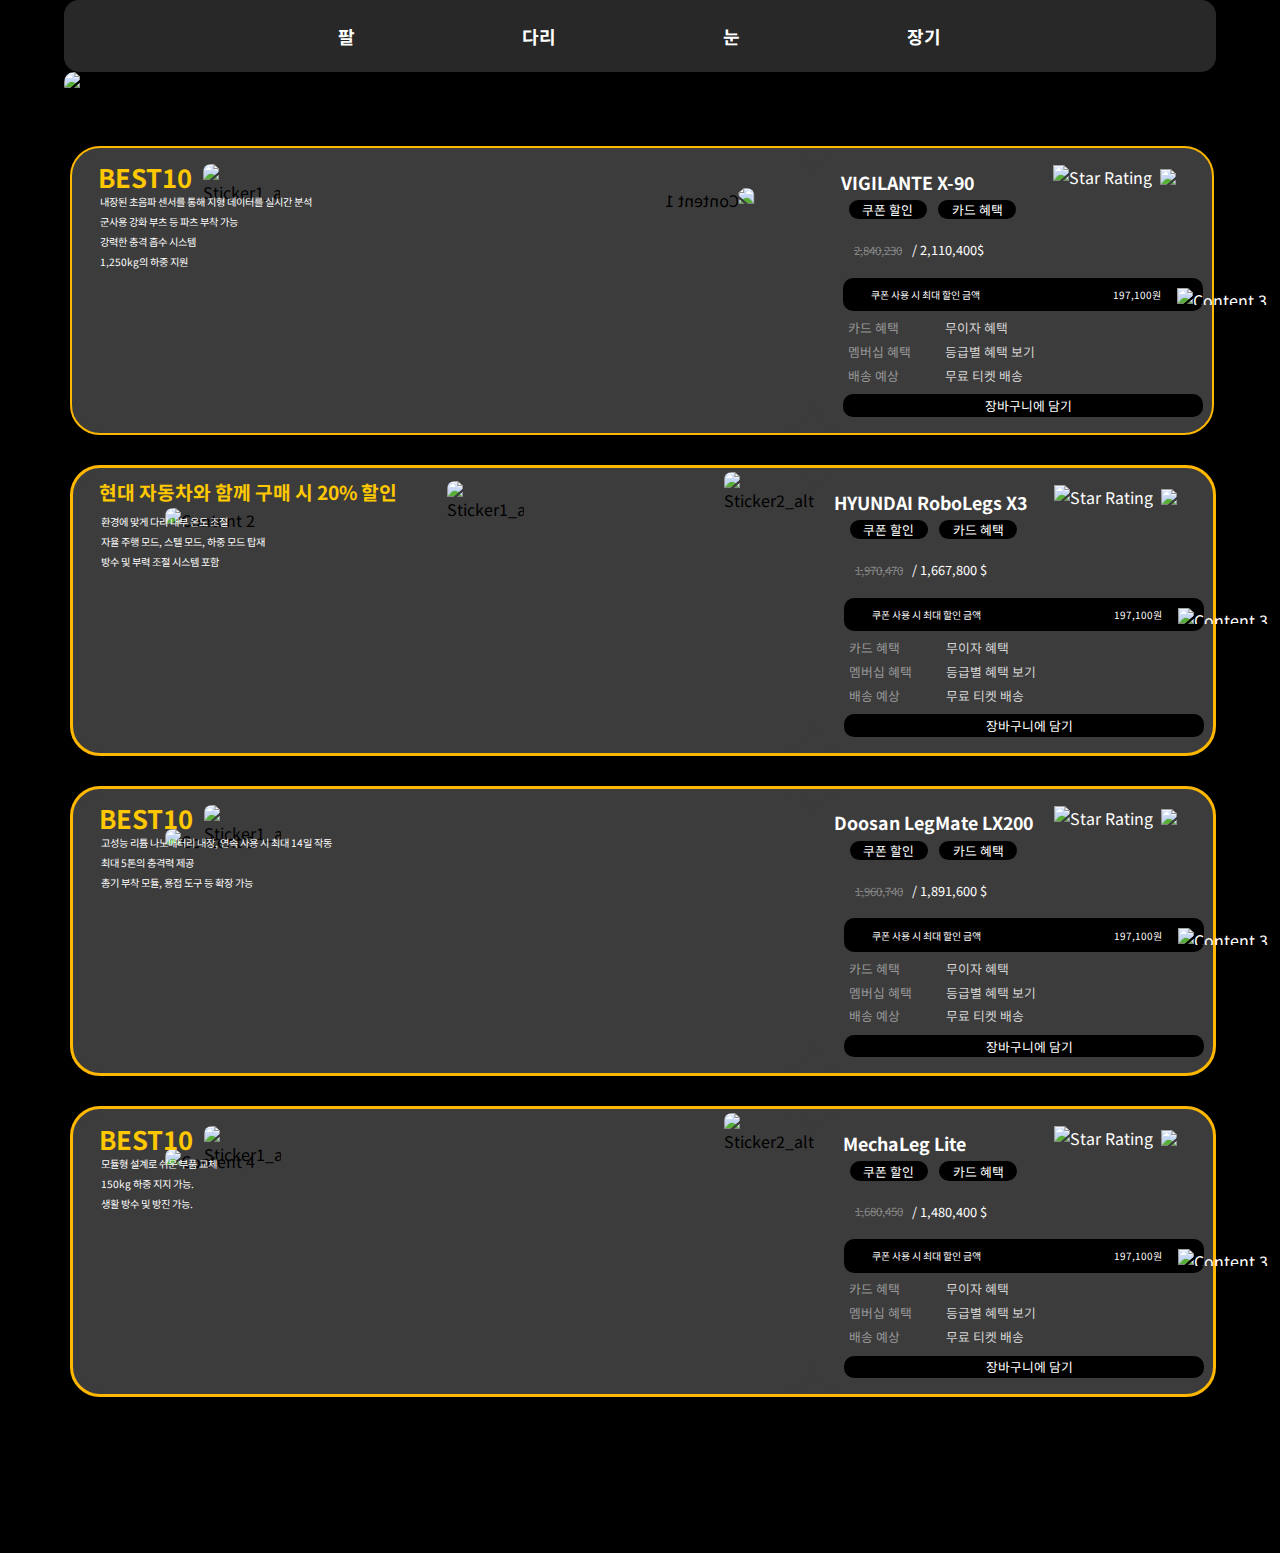
==== index2.html @ 00a919ff "Add files via upload" ====
<!DOCTYPE html>
<html lang="en">
<head>
    <meta charset="UTF-8">
    <meta name="viewport" content="width=device-width, initial-scale=1.0">
    <title>response web_DP1</title>
    <link rel="stylesheet" href="mystyle2.css">
    <link href="https://fonts.googleapis.com/css2?family=Noto+Sans+KR:wght@400;700&display=swap" rel="stylesheet">
    <script type="text/javascript" src="myscript2.js" defer></script>
    <script src="myscript2.js" defer></script>
</head>
<body>
    <div id="TopTabContainer">
        <nav class="Top">
            <ul class="topTab">
                <li><a href="">팔</a></li>
                <li><a href="">다리</a></li>
                <li><a href="">눈</a></li>
                <li><a href="">장기</a></li>
            </ul>
        </nav>
    </div>
    <div class="Slider_Box">
        <div class="Inner_Slider_Box">
            <img class="Slider_img_1" src="/image/adver/1.png" alt="Image 1">
            <img class="Slider_img_2" src="/image/adver/2.png" alt="Image 2">
            <img class="Slider_img_3" src="/image/adver/3.png" alt="Image 3">
        </div>
    </div>
    <div id="ContentsContainer">
        <div class="Content1">
            <div class="MainContents1">
                <img src="/image/leg/Lockleg.png" alt="Content 1" class="mirrored-image">
                <div class="star5_2">
                    <img class="star5_img" src="/image/star/별-14.png" alt="Star Rating">
                </div>
                <div class="MainContents1_Box1">
                    <p>BEST10</p>
                </div>
                <div class="MainContents1_Box2-2">
                    <p>Lockheed Martin Corporation</p>
                </div>
                <div class="MainContents1_Box3-2">
                    <p>VIGILANTE X-90</p>
                </div>
                <div class="MainContents1_Box4">
                    <p>할인 종료 5분 남음</p>
                </div>
                <div class="MainContents1_Box5">
                    <p class="text-with-custom-line">2,840,230 $</p>
                </div>
                <div class="MainContents1_Box6">
                    <p>2,110,400 $</p>
                </div>
                <div class="sticker1">
                    <img class="sticker1_img" src="/image/sticker/무료 로켓 배송.png" alt="Sticker1_alt">
                </div>
                <div class="text-box-in-main">
                    <p class="text-item"></p>
                    <p class="text-item">내장된 초음파 센서를 통해 지형 데이터를 실시간 분석</p>
                    <p class="text-item">군사용 강화 부츠 등 파츠 부착 가능</p>
                    <p class="text-item">강력한 충격 흡수 시스템</p>
                    <p class="text-item">1,250kg의 하중 지원</p>
                </div>
            </div>


            <div class="MainContents2">
                <div class="texts-2">
                    <p class="text-item">VIGILANTE X-90</p>
                </div>
                <div class="ShareIcon">
                    <img src="/image/icon/웹아이콘-19.png" alt="Content 3">
                </div>
                <div class="additional-text-box1">
                    <p class="text-item"></p>
                    <p class="text-item">카드 혜택</p>
                    <p class="text-item">멤버십 혜택</p>
                    <p class="text-item">배송 예상</p>
                </div>
                <div class="additional-text-box2">
                    <p class="text-item"></p>
                    <p class="text-item">무이자 혜택</p>
                    <p class="text-item">등급별 혜택 보기</p>
                    <p class="text-item">무료 티켓 배송</p>
                </div>                     
                <div class="star5">
                    <img class="star5_img" src="/image/star/별-14.png" alt="Star Rating">
                </div>
                <div class="content1_Box1">
                    <p>쿠폰 할인</p>
                </div>
                <div class="content1_Box2">
                    <p>카드 혜택</p>
                </div>
                <div class="content1_Box3">
                    <div class="discount-text">
                        <span class="discount-label">쿠폰 사용 시 최대 할인 금액</span>
                        <span class="discount-value">197,100원</span>
                    </div>
                    <div class="DownIcon">
                        <img src="/image/icon/웹아이콘-20.png" alt="Content 3">
                    </div>
                </div>
                <div class="content1_Box4">
                    <p>장바구니에 담기</p>
                </div>
                <div class="content1_Box5">
                    <p class="text-with-custom-line">2,840,230</p>
                </div>
                <div class="content1_Box6">
                    <p>/ 2,110,400$</p>
                </div>
            </div>
        </div>


        <div class="Content2">
            <div class="MainContents1">
                <img src="/image/leg/Hyundaileg.png" alt="Content 2">
                <div class="star4_2">
                    <img class="star4_img" src="/image/star/별4.png" alt="Star Rating">
                </div>
                <div class="MainContents1_Box1_HD">
                    <p>현대 자동차와 함께 구매 시 20% 할인</p>
                </div>
                <div class="MainContents1_Box2-2">
                    <p>HYUNDAI ROBOTICS</p>
                </div>
                <div class="MainContents1_Box3-3">
                    <p>HYUNDAI RoboLegs X3</p>
                </div>
                <div class="MainContents1_Box4">
                    <p>할인 종료 5분 남음</p>
                </div>
                <div class="MainContents1_Box5">
                    <p class="text-with-custom-line">1,970,470 $</p>
                </div>
                <div class="MainContents1_Box6">
                    <p>1,667,800 $</p>
                </div>
                <div class="sticker1_content2">
                    <img class="sticker1_img" src="/image/sticker/무료 로켓 배송.png" alt="Sticker1_alt">
                </div>
                <div class="sticker1_content2-2">
                    <img class="sticker1_img" src="/image/sticker/무료 로켓 배송.png" alt="Sticker1_alt">
                </div>
                <div class="sticker2">
                    <img class="sticker2_img" src="/image/sticker/40.png" alt="Sticker2_alt">
                </div>
                <div class="text-box-in-main">
                    <p class="text-item"></p>
                    <p class="text-item">환경에 맞게 다리 내부 온도 조절</p>
                    <p class="text-item">자율 주행 모드, 스텔 모드, 하중 모드 탑재</p>
                    <p class="text-item">방수 및 부력 조절 시스템 포함</p>
                </div>
            </div>

            <div class="MainContents2">
<div class="texts">
                    <p class="text-item">HYUNDAI RoboLegs X3</p>
                </div>
                <div class="ShareIcon">
                    <img src="/image/icon/웹아이콘-19.png" alt="Content 3">
                </div>
                <div class="additional-text-box1">
                    <p class="text-item"></p>
                    <p class="text-item">카드 혜택</p>
                    <p class="text-item">멤버십 혜택</p>
                    <p class="text-item">배송 예상</p>
                </div>
                <div class="additional-text-box2">
                    <p class="text-item"></p>
                    <p class="text-item">무이자 혜택</p>
                    <p class="text-item">등급별 혜택 보기</p>
                    <p class="text-item">무료 티켓 배송</p>
                </div>                     
                <div class="star4">
                    <img class="star4_img" src="/image/star/별4.png" alt="Star Rating">
                </div>
                <div class="content1_Box1">
                    <p>쿠폰 할인</p>
                </div>
                <div class="content1_Box2">
                    <p>카드 혜택</p>
                </div>
                <div class="content1_Box3">
                    <div class="discount-text">
                        <span class="discount-label">쿠폰 사용 시 최대 할인 금액</span>
                        <span class="discount-value">197,100원</span>
                    </div>
                    <div class="DownIcon">
                        <img src="/image/icon/웹아이콘-20.png" alt="Content 3">
                    </div>
                </div>
                <div class="content1_Box4">
                    <p>장바구니에 담기</p>
                </div>
                <div class="content1_Box5">
                    <p class="text-with-custom-line">1,970,470</p>
                </div>
                <div class="content1_Box6">
                    <p>/ 1,667,800 $</p>
                </div>
            </div>
        </div>


        <div class="Content3">
            <div class="MainContents1">
                <img src="/image/leg/Doosanleg.png" alt="Content 3">
                <div class="star5_2">
                    <img class="star5_img" src="/image/star/별-14.png" alt="Star Rating">
                </div>
                <div class="MainContents1_Box1">
                    <p>BEST10</p>
                </div>
                <div class="MainContents1_Box2-3">
                    <p>DOOSAN Robotics</p>
                </div>
                <div class="MainContents1_Box3-4">
                    <p>Doosan LegMate LX200</p>
                </div>
                <div class="MainContents1_Box4">
                    <p>할인 종료 5분 남음</p>
                </div>
                <div class="MainContents1_Box5">
                    <p class="text-with-custom-line">1,960,740 $</p>
                </div>
                <div class="MainContents1_Box6">
                    <p>1,891,600 $</p>
                </div>
                <div class="sticker1">
                    <img class="sticker1_img" src="/image/sticker/무료 로켓 배송.png" alt="Sticker1_alt">
                </div>
                <div class="text-box-in-main">
                    <p class="text-item"></p>
                    <p class="text-item">고성능 리튬 나노배터리 내장, 연속 사용 시 최대 14일 작동</p>
                    <p class="text-item">최대 5톤의 충격력 제공</p>
                    <p class="text-item">총기 부착 모듈, 용접 도구 등 확장 가능</p>
                    <p class="text-item"></p>
                </div>
            </div>

            <div class="MainContents2">
                <div class="texts-3">
                    <p class="text-item">Doosan LegMate LX200</p>
                </div>
                <div class="ShareIcon">
                    <img src="/image/icon/웹아이콘-19.png" alt="Content 3">
                </div>
                <div class="additional-text-box1">
                    <p class="text-item"></p>
                    <p class="text-item">카드 혜택</p>
                    <p class="text-item">멤버십 혜택</p>
                    <p class="text-item">배송 예상</p>
                </div>
                <div class="additional-text-box2">
                    <p class="text-item"></p>
                    <p class="text-item">무이자 혜택</p>
                    <p class="text-item">등급별 혜택 보기</p>
                    <p class="text-item">무료 티켓 배송</p>
                </div>                     
                <div class="star5">
                    <img class="star5_img" src="/image/star/별-14.png" alt="Star Rating">
                </div>
                <div class="content1_Box1">
                    <p>쿠폰 할인</p>
                </div>
                <div class="content1_Box2">
                    <p>카드 혜택</p>
                </div>
                <div class="content1_Box3">
                    <div class="discount-text">
                        <span class="discount-label">쿠폰 사용 시 최대 할인 금액</span>
                        <span class="discount-value">197,100원</span>
                    </div>
                    <div class="DownIcon">
                        <img src="/image/icon/웹아이콘-20.png" alt="Content 3">
                    </div>
                </div>
                <div class="content1_Box4">
                    <p>장바구니에 담기</p>
                </div>
                <div class="content1_Box5">
                    <p class="text-with-custom-line">1,960,740</p>
                </div>
                <div class="content1_Box6">
                    <p>/ 1,891,600 $</p>
                </div>
            </div>
        </div>

        
        <div class="Content4">
            <div class="MainContents1">
                <img src="/image/leg/xiomi_leg.png" alt="Content 4">
                <div class="star4_2">
                    <img class="star4_img" src="/image/star/별4.png" alt="Star Rating">
                </div>
                <div class="MainContents1_Box1">
                    <p>BEST10</p>
                </div>
                <div class="MainContents1_Box2-4">
                    <p>Xiaomi</p>
                </div>
                <div class="MainContents1_Box3">
                    <p>MechaLeg Lite</p>
                </div>
                <div class="MainContents1_Box4">
                    <p>할인 종료 5분 남음</p>
                </div>
                <div class="MainContents1_Box5">
                    <p class="text-with-custom-line">1,680,450 $</p>
                </div>
                <div class="MainContents1_Box6">
                    <p>1,480,400 $</p>
                </div>
                <div class="sticker1_content2-3">
                    <img class="sticker1_img" src="/image/sticker/무료 로켓 배송.png" alt="Sticker1_alt">
                </div>
                <div class="sticker1_content2-2">
                    <img class="sticker1_img" src="/image/sticker/무료 로켓 배송.png" alt="Sticker1_alt">
                </div>
                <div class="sticker2">
                    <img class="sticker2_img" src="/image/sticker/40.png" alt="Sticker2_alt">
                </div>
                <div class="text-box-in-main">
                    <p class="text-item"></p>
                    <p class="text-item">모듈형 설계로 쉬운 부품 교체</p>
                    <p class="text-item">150kg 하중 지지 가능.</p>
                    <p class="text-item">생활 방수 및 방진 가능.</p>
                </div>
            </div>

            <div class="MainContents2">
<div class="texts-4">
                    <p class="text-item">MechaLeg Lite</p>
                </div>
                <div class="ShareIcon">
                    <img src="/image/icon/웹아이콘-19.png" alt="Content 3">
                </div>
                <div class="additional-text-box1">
                    <p class="text-item"></p>
                    <p class="text-item">카드 혜택</p>
                    <p class="text-item">멤버십 혜택</p>
                    <p class="text-item">배송 예상</p>
                </div>
                <div class="additional-text-box2">
                    <p class="text-item"></p>
                    <p class="text-item">무이자 혜택</p>
                    <p class="text-item">등급별 혜택 보기</p>
                    <p class="text-item">무료 티켓 배송</p>
                </div>                     
                <div class="star4">
                    <img class="star4_img" src="/image/star/별4.png" alt="Star Rating">
                </div>
                <div class="content1_Box1">
                    <p>쿠폰 할인</p>
                </div>
                <div class="content1_Box2">
                    <p>카드 혜택</p>
                </div>
                <div class="content1_Box3">
                    <div class="discount-text">
                        <span class="discount-label">쿠폰 사용 시 최대 할인 금액</span>
                        <span class="discount-value">197,100원</span>
                    </div>
                    <div class="DownIcon">
                        <img src="/image/icon/웹아이콘-20.png" alt="Content 3">
                    </div>
                </div>
                <div class="content1_Box4">
                    <p>장바구니에 담기</p>
                </div>
                <div class="content1_Box5">
                    <p class="text-with-custom-line">1,680,450</p>
                </div>
                <div class="content1_Box6">
                    <p>/ 1,480,400 $</p>
                </div>
            </div>
        </div>
    </div>

</body>
</html>
---- mystyle2.css ----
*{
    margin: 0px;
    padding: 0px;
    user-select: none;
    font-family: 'Noto Sans KR', sans-serif;
}



body{
    background-color: rgb(0, 0, 0);
    margin: 0px;
    background-image: url('/image/background/BG-07-07.png'); /* 배경 이미지 경로 */
    background-size: cover; /* 화면에 꽉 차게 비율 유지 */
    background-repeat: no-repeat; /* 이미지 반복 방지 */
    background-position: center center; /* 이미지 중앙 정렬 */
    background-attachment: fixed; /* 스크롤해도 이미지 고정 */
    font-family: 'Noto Sans', sans-serif;
}

/*@@@@@@@@메뉴박스@@@@@@@@*/

#TopTabContainer{
    width: 90%;
    height: 100%;
    margin: auto;
    order: 0;
}

/*메뉴 뒷 배경 박스*/
.Top{
    display: flex;
    justify-content: center;
    background-color: rgb(40, 40, 40);
    align-items: center;
    padding: 12px 20px;
    border-radius: 15px;
}

/*메뉴텍스트*/
.topTab{
    width: 30%;
    margin: 3px;
    display: flex;
    list-style: none;
    justify-content: space-between;
    font-size: clamp(18px, 1vw, 40px);
    gap: 30%;
    font-weight: bold;
    white-space: nowrap;
    margin-left: -30%;
}

/*선택 시 나오는 네모박스*/
.topTab li{
    flex: 1;
    text-align: center;
    padding: 8px 10%;
    border-radius: 10px;
    position: relative; /* 밑줄을 제어하기 위한 설정 */
}

.topTab li::after {
    content: ''; /* 비어있는 가상 요소 */
    position: absolute;
    bottom: -20%;
    left: 25%;
    width: 0%;
    height: 2px; /* 밑줄 두께 */
    background-color: white; /* 밑줄 색상 */
    transition: width 0.3s ease; /* 부드러운 확장 효과 */
}

/* 마우스 오버 시 밑줄 확장 */
.topTab li:hover::after {
    width: 50%; /* 밑줄을 가로 전체로 확장 */
    bottom: -20%;
    left: 25%;
}


.topTab li a{
    color: white;
    text-decoration: none;
}

/*슬라이드*/

.Slider_Box{
    width: 90%;
    height: 40%;
    margin-left: 5%;
    overflow: hidden;
    display: flex;
    position: relative;
    align-items: center;
    margin-bottom: 50px;
}

.Inner_Slider_Box {
    display: flex; /* 이미지를 한 줄에 나란히 배치 */
    width: calc(1420px * 3); /* 총 슬라이드 너비 (이미지 개수만큼) */
    transition: transform 0.5s ease-in-out; /* 부드러운 전환 효과 */
}

.Inner_Slider_Box img {
    flex-shrink: 0;
    width: 100%; /* 컨테이너의 너비에 맞춤 */
    height: 100%; /* 컨테이너의 높이에 맞춤 */
    object-fit: contain; /* 이미지 비율 유지 */
    border-radius: 10px; /* 둥근 모서리 (선택 사항) */
}

.Slider_img_1{
    width: 1420px;
    height: 100%;
    flex-shrink: 0
}
.Slider_img_2{
    width: 1420px;
    height: 100%;
    flex-shrink: 0
}
.Slider_img_3{
    width: 1420px;
    height: 100%;
    flex-shrink: 0
}

/*@@@@@@@@컨텐츠1@@@@@@@@*/
.star5_2 {
    position: absolute; /*얘 덕분에 위치 변화 없다.*/
    width: 0%;
    display: flex;
    justify-content: center; /* 수평 중앙 정렬 */
    align-items: center; /* 수직 중앙 정렬 */
    width: 40%; /* 부모 너비에 맞춤 */
    margin-left: calc(-60% + 20px);
    top: 67%;
}

.star4_2 {
    position: absolute; /*얘 덕분에 위치 변화 없다.*/
    width: 0%;
    display: flex;
    justify-content: center; /* 수평 중앙 정렬 */
    align-items: center; /* 수직 중앙 정렬 */
    width: 40%; /* 부모 너비에 맞춤 */
    margin-left: calc(-60% + 20px);
    top: 67%;
}


.sticker1 {
    position: absolute; /*얘 덕분에 위치 변화 없다.*/
    display: flex;
    justify-content: left; /* 수평 중앙 정렬 */
    align-items: left; /* 수직 중앙 정렬 */
    width: 13%; /* 부모 너비에 맞춤 */
    margin-left: calc(13% + 20px);
    top: 3%;
}

.sticker2 {
    position: absolute; /*얘 덕분에 위치 변화 없다.*/
    display: flex;
    justify-content: left; /* 수평 중앙 정렬 */
    align-items: left; /* 수직 중앙 정렬 */
    width: 17%; /* 부모 너비에 맞춤 */
    margin-left: calc(83% + 20px);
    top: -2%;
}

.sticker1_content2{
    position: absolute; /*얘 덕분에 위치 변화 없다.*/
    display: flex;
    justify-content: left; /* 수평 중앙 정렬 */
    align-items: left; /* 수직 중앙 정렬 */
    width: 13%; /* 부모 너비에 맞춤 */
    margin-left: calc(46% + 20px);
    top: 2%;
}

.sticker1_content2-2{
    position: absolute; /*얘 덕분에 위치 변화 없다.*/
    display: flex;
    justify-content: left; /* 수평 중앙 정렬 */
    align-items: left; /* 수직 중앙 정렬 */
    width: 0%; /* 부모 너비에 맞춤 */
    margin-left: calc(13% + 20px);
    top: 3%;
}

.sticker1_content2-3{
    position: absolute; /*얘 덕분에 위치 변화 없다.*/
    display: flex;
    justify-content: left; /* 수평 중앙 정렬 */
    align-items: left; /* 수직 중앙 정렬 */
    width: 13%; /* 부모 너비에 맞춤 */
    margin-left: calc(13% + 20px);
    top: 3%;
}

.sticker1_img {
    max-width: 100%; /* 이미지 최대 너비 제한 */
    height: auto; /* 비율 유지 */
    object-fit: contain; /* 이미지 비율 유지 */
}

.sticker2_img {
    max-width: 100%; /* 이미지 최대 너비 제한 */
    height: auto; /* 비율 유지 */
    object-fit: contain; /* 이미지 비율 유지 */
}

/*컨텐츠1_박스1*/
.MainContents1_Box1{
    position: absolute;
    margin-top: 1%;
    margin-left: 3%;
    width: 20%;
    height: 7%;
    display: flex; /* 텍스트 중앙 정렬을 위해 flex 사용 */
    justify-content: left; /* 수평 중앙 정렬 */
    align-items: left; /* 수직 중앙 정렬 */
    font-weight: bold;
}

.MainContents1_Box1 p {
    font-size: clamp(12px, 2vw, 40px); /* 최소 10px, 뷰포트 기준 2vw, 최대 18px */
    color: rgb(255, 200, 0);
    text-align: center;
    margin: 0;
}

.MainContents1_Box1_HD{
    position: absolute;
    margin-top: 1%;
    margin-left: 3%;
    width: 20%;
    height: 7%;
    display: flex; /* 텍스트 중앙 정렬을 위해 flex 사용 */
    justify-content: left; /* 수평 중앙 정렬 */
    align-items: left; /* 수직 중앙 정렬 */
    font-weight: bold;
    white-space: nowrap;
}

.MainContents1_Box1_HD p {
    font-size: clamp(8px, 1.5vw, 40px); /* 최소 10px, 뷰포트 기준 2vw, 최대 18px */
    color: rgb(255, 200, 0);
    text-align: left;
    margin: 0;
}

/*컨텐츠1_박스2*/
.MainContents1_Box2{
    position: absolute;
    margin-top: 57%;
    margin-left: -37%;
    width: 20%;
    height: 7%;
    display: flex; /* 텍스트 중앙 정렬을 위해 flex 사용 */
    justify-content: left; /* 수평 중앙 정렬 */
    align-items: left; /* 수직 중앙 정렬 */
    font-weight: bold;
    white-space: nowrap;
}

.MainContents1_Box2 p {
    font-size: clamp(12px, 2vw, 30px); /* 최소 10px, 뷰포트 기준 2vw, 최대 18px */
    color: rgb(255, 255, 255);
    text-align: left;
    margin: 0;
}

.MainContents1_Box2-2{
    position: absolute;
    margin-top: 57%;
    margin-left: -37%;
    width: 20%;
    height: 7%;
    display: flex; /* 텍스트 중앙 정렬을 위해 flex 사용 */
    justify-content: left; /* 수평 중앙 정렬 */
    align-items: left; /* 수직 중앙 정렬 */
    font-weight: bold;
    white-space: nowrap;
}

.MainContents1_Box2-2 p {
    font-size: 0px; /* 최소 10px, 뷰포트 기준 2vw, 최대 18px */
    color: rgb(255, 255, 255);
    text-align: left;
    margin: 0;
}

.MainContents1_Box2-3{
    position: absolute;
    margin-top: 57%;
    margin-left: -37%;
    width: 20%;
    height: 7%;
    display: flex; /* 텍스트 중앙 정렬을 위해 flex 사용 */
    justify-content: left; /* 수평 중앙 정렬 */
    align-items: left; /* 수직 중앙 정렬 */
    font-weight: bold;
    white-space: nowrap;
}

.MainContents1_Box2-3 p {
    font-size: 0px; /* 최소 10px, 뷰포트 기준 2vw, 최대 18px */
    color: rgb(255, 255, 255);
    text-align: left;
    margin: 0;
}

.MainContents1_Box2-4{
    position: absolute;
    margin-top: 57%;
    margin-left: -37%;
    width: 20%;
    height: 7%;
    display: flex; /* 텍스트 중앙 정렬을 위해 flex 사용 */
    justify-content: left; /* 수평 중앙 정렬 */
    align-items: left; /* 수직 중앙 정렬 */
    font-weight: bold;
    white-space: nowrap;
}

.MainContents1_Box2-4 p {
    font-size: 0px; /* 최소 10px, 뷰포트 기준 2vw, 최대 18px */
    color: rgb(255, 255, 255);
    text-align: left;
    margin: 0;
}

/*컨텐츠1_박스3*/
.MainContents1_Box3{
    position: absolute;
    margin-top: 60%;
    left: 65%;
    width: 0%;
    height: 7%;
    display: flex; /* 텍스트 중앙 정렬을 위해 flex 사용 */
    justify-content: center; /* 수평 중앙 정렬 */
    align-items: left; /* 수직 중앙 정렬 */
    white-space: nowrap;
}

.MainContents1_Box3 p {
    font-size: 0; /* 최소 10px, 뷰포트 기준 2vw, 최대 18px */
    color: rgb(255, 255, 255);
    text-align: left;
    margin: 0;
}

.MainContents1_Box3-2{
    position: absolute;
    margin-top: 60%;
    left: 65%;
    width: 0%;
    height: 7%;
    display: flex; /* 텍스트 중앙 정렬을 위해 flex 사용 */
    justify-content: center; /* 수평 중앙 정렬 */
    align-items: left; /* 수직 중앙 정렬 */
    white-space: nowrap;
}

.MainContents1_Box3-2 p {
    font-size: 0; /* 최소 10px, 뷰포트 기준 2vw, 최대 18px */
    color: rgb(255, 255, 255);
    text-align: left;
    margin: 0;
}

.MainContents1_Box3-3{
    position: absolute;
    margin-top: 60%;
    left: 65%;
    width: 0%;
    height: 7%;
    display: flex; /* 텍스트 중앙 정렬을 위해 flex 사용 */
    justify-content: center; /* 수평 중앙 정렬 */
    align-items: left; /* 수직 중앙 정렬 */
    white-space: nowrap;
}

.MainContents1_Box3-3 p {
    font-size: 0; /* 최소 10px, 뷰포트 기준 2vw, 최대 18px */
    color: rgb(255, 255, 255);
    text-align: left;
    margin: 0;
}

.MainContents1_Box3-3{
    position: absolute;
    margin-top: 60%;
    left: 65%;
    width: 0%;
    height: 7%;
    display: flex; /* 텍스트 중앙 정렬을 위해 flex 사용 */
    justify-content: center; /* 수평 중앙 정렬 */
    align-items: left; /* 수직 중앙 정렬 */
    white-space: nowrap;
}

.MainContents1_Box3-3 p {
    font-size: 0; /* 최소 10px, 뷰포트 기준 2vw, 최대 18px */
    color: rgb(255, 255, 255);
    text-align: left;
    margin: 0;
}

.MainContents1_Box3-4{
    position: absolute;
    margin-top: 60%;
    left: 65%;
    width: 0%;
    height: 7%;
    display: flex; /* 텍스트 중앙 정렬을 위해 flex 사용 */
    justify-content: center; /* 수평 중앙 정렬 */
    align-items: left; /* 수직 중앙 정렬 */
    white-space: nowrap;
}

.MainContents1_Box3-4 p {
    font-size: 0; /* 최소 10px, 뷰포트 기준 2vw, 최대 18px */
    color: rgb(255, 255, 255);
    text-align: left;
    margin: 0;
}

/*컨텐츠1_박스4*/
.MainContents1_Box4{
    position: absolute;
    margin-top: 40%;
    left: 180%;
    width: 0%;
    height: 7%;
    display: flex; /* 텍스트 중앙 정렬을 위해 flex 사용 */
    justify-content: center; /* 수평 중앙 정렬 */
    align-items: right; /* 수직 중앙 정렬 */
    white-space: nowrap;
}

.MainContents1_Box4 p {
    font-size: 0; /* 최소 10px, 뷰포트 기준 2vw, 최대 18px */
    color: rgb(255, 255, 255);
    text-align: left;
    margin: 0;
}

/*컨텐츠1_박스5*/
.MainContents1_Box5{
    position: absolute;
    margin-top: 55%;
    left: 186%;
    width: 0%;
    height: 7%;
    display: flex; /* 텍스트 중앙 정렬을 위해 flex 사용 */
    justify-content: center; /* 수평 중앙 정렬 */
    align-items: right; /* 수직 중앙 정렬 */
    white-space: nowrap;
}

.MainContents1_Box5 p {
    font-size: 0; /* 최소 10px, 뷰포트 기준 2vw, 최대 18px */
    color: rgb(255, 255, 255);
    text-align: left;
    margin: 0;
}

/*컨텐츠1_박스6*/
.MainContents1_Box6{
    position: absolute;
    margin-top: 65%;
    left: 185%;
    width: 0%;
    height: 7%;
    display: flex; /* 텍스트 중앙 정렬을 위해 flex 사용 */
    justify-content: center; /* 수평 중앙 정렬 */
    align-items: left; /* 수직 중앙 정렬 */
    white-space: nowrap;
}

.MainContents1_Box6 p {
    font-size: 0; /* 최소 10px, 뷰포트 기준 2vw, 최대 18px */
    color: rgb(255, 255, 255);
    text-align: left;
    margin: 0;
}

.text-box-in-main {
    position: absolute; /* 절대 위치로 부모 안에서 배치 */
    top: 12%; /* 부모 컨테이너의 아래쪽에서 10% 위 */
    left: 2%; /* 왼쪽 여백 */
    width: 0%; /* 상대적 너비 */
    padding: 10px; /* 내부 여백 */
    display: flex; /* 텍스트 정렬 */
    flex-direction: column; /* 텍스트를 세로로 정렬 */
    gap: 5px; /* 줄 간격 */
    white-space: normal; /* 여러 줄로 나열 가능 */
    overflow: visible; /* 넘침 허용 */
}

.text-box-in-main .text-item {
    font-size: clamp(5px, 0.8vw, 30px); /* 반응형 폰트 크기 */
    color: white; /* 텍스트 색상 */
    text-align: left; /* 왼쪽 정렬 */
    margin: 0; /* 기본 마진 제거 */
    white-space: nowrap; /* 줄바꿈 방지 */
    overflow: visible; /* 넘침 허용 */
}

/*@@@@@@@@컨텐츠2@@@@@@@@*/

#ContentsContainer{
    width: 89%;
    height: 100%;
    margin: auto;
}

.MainContents1 img{
    width: 80%; /* 부모 너비를 기준으로 이미지 크기 조정 */
    height: 80%; /* 비율 유지 */
    object-fit: contain; /* 박스에 비율을 유지하면서 맞춤 */
    border-radius: 8px; /* 둥근 모서리 추가 (선택 사항) */
    display: block; /* 이미지를 블록 요소로 설정 */
    max-height: 100%; /* 부모 높이를 넘지 않도록 설정 */
    margin-left: 12%;
    margin-top: 5%;
}

.Content1{
    width: 100%;
    height: 100%;
    display: flex;
    background-color: rgb(60, 60, 60);
    margin-bottom: 30px;
    margin-top: 5px;
    border-radius: 30px;
    border: 2px solid rgb(255, 183, 0);
    box-shadow: 0px 4px 6px rgba(0, 0, 0, 0.1);
    aspect-ratio: 4 / 1;
}

.Content2{
    width: 100%;
    display: flex;
    background-color: rgb(60, 60, 60);
    margin-bottom: 30px;
    margin-top: 5px;
    border-radius: 30px;
    border: 3px solid rgb(255, 183, 0);
    box-shadow: 0px 4px 6px rgba(0, 0, 0, 0.1);
    aspect-ratio: 4 / 1;
}

.Content3{
    width: 100%;
    display: flex;
    background-color: rgb(60, 60, 60);
    margin-bottom: 30px;
    margin-top: 5px;
    border-radius: 30px;
    border: 3px solid rgb(255, 183, 0);
    box-shadow: 0px 4px 6px rgba(0, 0, 0, 0.1);
    aspect-ratio: 4 / 1;
}

.Content4{
    width: 100%;
    display: flex;
    background-color: rgb(60, 60, 60);
    margin-bottom: 30px;
    margin-top: 5px;
    border-radius: 30px;
    border: 3px solid rgb(255, 183, 0);
    box-shadow: 0px 4px 6px rgba(0, 0, 0, 0.1);
    aspect-ratio: 4 / 1;
}

/*APPLE iArm Pro Max*/
.text-item:first-child {
    position: absolute; /* 부모(MainContents2)를 기준으로 고정 */
    top: 3%; /* 부모 박스(MainContents2)의 상단에서 일정 간격 */
    left: -18%; /* 부모 박스(MainContents2)의 왼쪽에서 일정 간격 */
    font-size: calc(5px + 1vw); /* 기본 폰트 크기를 조금 키우고 페이지 크기에 따라 증가 */
    font-weight: bold;
    color: white;
    max-width: 95%; /* 부모 박스 너비의 95%로 제한 */
    white-space: nowrap; /* 줄바꿈 방지 */
    overflow: hidden; /* 넘침 방지 */
    text-overflow: ellipsis; /* 넘칠 경우 말줄임 표시 */
}

.texts {
    width: 100%;
    height: 100%;
    display: flex;
    flex-direction: column; /* 텍스트를 세로로 배치 */
    justify-content: center; /* 세로 중앙 정렬 */
    align-items: center; /* 가로 중앙 정렬 */
    gap: 10px; /* 텍스트 간 간격 */
    position: relative; /* 상대 위치 지정 */
}

.texts-2 {
    width: 100%;
    height: 100%;
    display: flex;
    flex-direction: column; /* 텍스트를 세로로 배치 */
    justify-content: center; /* 세로 중앙 정렬 */
    align-items: center; /* 가로 중앙 정렬 */
    gap: 10px; /* 텍스트 간 간격 */
    position: relative; /* 상대 위치 지정 */
    left: -6%;
}

.texts-3 {
    width: 100%;
    height: 100%;
    display: flex;
    flex-direction: column; /* 텍스트를 세로로 배치 */
    justify-content: center; /* 세로 중앙 정렬 */
    align-items: center; /* 가로 중앙 정렬 */
    gap: 10px; /* 텍스트 간 간격 */
    position: relative; /* 상대 위치 지정 */
    left: 1%;
}

.texts-4 {
    width: 100%;
    height: 100%;
    display: flex;
    flex-direction: column; /* 텍스트를 세로로 배치 */
    justify-content: center; /* 세로 중앙 정렬 */
    align-items: center; /* 가로 중앙 정렬 */
    gap: 10px; /* 텍스트 간 간격 */
    position: relative; /* 상대 위치 지정 */
    left: -7%;
}

.text-item {
    font-size: clamp(8px, 1vw, 13px);
    color: white;
    text-align: center;
    width: 90%; /* 부모 너비 기준 */
    max-width: 200px;
    word-wrap: break-word; /* 텍스트 줄바꿈 */
}

/* 추가된 텍스트 섹션 */
.additional-text-box1 {
    position: absolute;
    margin-top: 40%;
    margin-left: 1%;
    width: 25%;
    height: 25%;
    border-radius: 10px;
    display: flex; /* 텍스트 중앙 정렬을 위해 flex 사용 */
    justify-content: center; /* 텍스트를 왼쪽 정렬 */
    align-items: center; /* 수직 중앙 정렬 */
    padding-left: 10px; /* 왼쪽에 패딩 추가 */
    flex-direction: column; /* 텍스트를 세로로 배치 */
    gap: 7%;
}

/* 추가된 텍스트 스타일 */
.additional-text-box1 .text-item {
    font-size: clamp(5px, 1vw, 18px); /* 반응형 폰트 크기 */
    color: rgb(151, 151, 151);
    text-align: left;
    word-wrap: nowrap;
    margin: 0;
}

/* 추가된 텍스트 섹션 */
.additional-text-box2 {
    position: absolute;
    margin-top: 40%;
    margin-left: 25%;
    width: 40%;
    height: 25%;
    border-radius: 10px;
    display: flex; /* 텍스트 중앙 정렬을 위해 flex 사용 */
    justify-content: center; /* 텍스트를 왼쪽 정렬 */
    align-items: center; /* 수직 중앙 정렬 */
    padding-left: 10px; /* 왼쪽에 패딩 추가 */
    flex-direction: column; /* 텍스트를 세로로 배치 */
    gap: 7%;
}

/* 추가된 텍스트 스타일 */
.additional-text-box2 .text-item {
    font-size: clamp(5px, 1vw, 18px); /* 반응형 폰트 크기 */
    color: lightgray;
    text-align: left;
    word-wrap: break-word;
    margin: 0;
}

/*박스1*/

.content1_Box1{
    position: absolute;
    margin-top: 10%;
    margin-left: 5%;
    width: 20%;
    height: 7%;
    background-color: black;
    border-radius: 10px;
    display: flex; /* 텍스트 중앙 정렬을 위해 flex 사용 */
    justify-content: center; /* 수평 중앙 정렬 */
    align-items: center; /* 수직 중앙 정렬 */
}

.content1_Box1 p {
    font-size: clamp(8px, 1vw, 18px); /* 최소 10px, 뷰포트 기준 2vw, 최대 18px */
    color: white;
    text-align: center;
    margin: 0;
}

/*박스2*/

.content1_Box2{
    position: absolute;
    margin-top: 10%;
    margin-left: 28%;
    width: 20%;
    height: 7%;
    background-color: black;
    border-radius: 10px;
    display: flex; /* 텍스트 중앙 정렬을 위해 flex 사용 */
    justify-content: center; /* 수평 중앙 정렬 */
    align-items: center; /* 수직 중앙 정렬 */
}

.content1_Box2 p {
    font-size: clamp(8px, 1vw, 18px); /* 최소 10px, 뷰포트 기준 2vw, 최대 18px */
    color: white;
    text-align: center;
    margin: 0;
}

/*박스3*/

.content1_Box3{
    position: absolute;
    margin-top: 30%;
    margin-left: 3.5%;
    width: 90%;
    height: 12%;
    background-color: black;
    border-radius: 10px;
    display: flex; /* 텍스트 중앙 정렬을 위해 flex 사용 */
    justify-content: flex-start; /* 텍스트를 왼쪽 정렬 */
    align-items: center; /* 수직 중앙 정렬 */
    padding-left: 10px; /* 왼쪽에 패딩 추가 */
}

.content1_Box3 p {
    font-size: clamp(8px, 1vw, 18px);
    color: white;
    text-align: left;
    margin-left: 10px; /* 텍스트 왼쪽 여백 */
    margin: 0; /* 다른 여백은 제거 */
    word-wrap: nowrap; /* 텍스트 줄바꿈 */
}

/*아이콘*/
.DownIcon{
    display: flex;
    position: absolute;
    width: 50%;
    height: 50%;
    margin-left: 90%;
    margin-top: 1%;
}

.ShareIcon{
    display: flex;
    position: absolute;
    width: 8%;
    height: 8%;
    margin-left: 85%;
    margin-top: 2%;
}

/*쿠폰 사용 시 할인 금액 - 가격*/
.discount-text {
    display: flex;
    justify-content: space-between; /* 텍스트 간 자동 조정 */
    align-items: center; /* 수직 중앙 정렬 */
    padding: 0 5%; /* 좌우 여백 */
    gap: min(10vw, 300px); /* 간격 유동적으로 조정 */
    white-space: nowrap; /* 줄넘김 방지 */
    overflow: hidden; /* 컨테이너 밖으로 나가지 않도록 */
    font-size: calc(1px + 0.7vw); /* 텍스트 크기 유동 조정 */
}

.discount-label {
    flex: 1; /* 남는 공간을 차지 */
    text-align: left; /* 좌측 정렬 */
    white-space: nowrap; /* 줄넘김 방지 */
    overflow: hidden; /* 넘침 방지 */
}

.discount-value {
    left: 75%;
    position: absolute;
    flex-shrink: 0; /* 크기 고정 */
    text-align: right; /* 우측 정렬 */
    white-space: nowrap; /* 줄넘김 방지 */
    overflow: hidden; /* 넘침 방지 */
    margin-left: auto; /* 간격 확보 */
}

/*박스4*/

.content1_Box4{
    position: absolute;
    margin-top: 60%;
    margin-left: 3.5%;
    width: 90%;
    height: 8%;
    background-color: black;
    border-radius: 10px;
    display: flex; /* 텍스트 중앙 정렬을 위해 flex 사용 */
    justify-content: center; /* 텍스트를 왼쪽 정렬 */
    align-items: center; /* 수직 중앙 정렬 */
    padding-left: 10px; /* 왼쪽에 패딩 추가 */
}

.content1_Box4 p {
    font-size: clamp(8px, 1vw, 18px);
    color: white;
    text-align: left;
    margin-left: 10px; /* 텍스트 왼쪽 여백 */
    margin: 0; /* 다른 여백은 제거 */
}

/*박스5*/

.content1_Box5{
    position: absolute;
    margin-top: 20%;
    margin-left: 5%;
    width: 10%;
    height: 8%;
    border-radius: 10px;
    display: flex; /* 텍스트 중앙 정렬을 위해 flex 사용 */
    justify-content: center; /* 텍스트를 왼쪽 정렬 */
    align-items: center; /* 수직 중앙 정렬 */
    padding-left: 10px; /* 왼쪽에 패딩 추가 */
}

.content1_Box5 p {
    font-size: clamp(6px, 0.9vw, 40px);
    color: rgb(133, 133, 133);
    text-align: left;
    margin-left: 10px; /* 텍스트 왼쪽 여백 */
    margin: 0; /* 다른 여백은 제거 */
}

/*텍스트 중앙선*/
.text-with-custom-line {
    text-decoration: line-through;
    text-decoration-color: rgb(133, 133, 133); /* 중앙선 색상 */
    text-decoration-style: dashed; /* 중앙선 스타일 (solid, dashed, dotted 등) */
}


/*박스6*/

.content1_Box6{
    position: absolute;
    margin-top: 20%;
    margin-left: 23%;
    width: 10%;
    height: 8%;
    border-radius: 10px;
    display: flex; /* 텍스트 중앙 정렬을 위해 flex 사용 */
    justify-content: center; /* 텍스트를 왼쪽 정렬 */
    align-items: center; /* 수직 중앙 정렬 */
    padding-left: 10px; /* 왼쪽에 패딩 추가 */
}

.content1_Box6 p {
    font-size: clamp(8px, 1vw, 60px);
    color: white;
    text-align: left;
    margin-left: 10px; /* 텍스트 왼쪽 여백 */
    margin: 0; /* 다른 여백은 제거 */
    white-space: nowrap; /* 줄넘김 방지 */
}

.MainContents1{
    position: relative;
    flex: 1;
    display: flex;
    width: 100%;
    margin: 3px;
    background-color: rgb(60, 60, 60);
    border-radius: 30px;
    height: auto;
    object-fit: contain;
}

.MainContents2 {
    position: relative;
    flex: 0.5;
    display: flex;
    flex-direction: column;
    width: 25%;
    height: auto;
    object-fit: contain;
    margin: 3px;
    background-color: rgb(60, 60, 60);
    border-radius: 20px;
    font-size: 16px; /* 폰트 크기 조정 */
    color: white; /* 텍스트 색상 */
    padding: 10px; /* 텍스트와 테두리 간의 간격 */
}

.star5 {
    position: absolute; /*얘 덕분에 위치 변화 없다.*/
    width: 50%;
    display: flex;
    justify-content: center; /* 수평 중앙 정렬 */
    align-items: center; /* 수직 중앙 정렬 */
    width: 100%; /* 부모 너비에 맞춤 */
    margin-left: calc(15% + 20px);
    top: 5%;
}

.star4 {
    position: absolute; /*얘 덕분에 위치 변화 없다.*/
    width: 50%;
    display: flex;
    justify-content: center; /* 수평 중앙 정렬 */
    align-items: center; /* 수직 중앙 정렬 */
    width: 100%; /* 부모 너비에 맞춤 */
    margin-left: calc(15% + 20px);
    top: 5%;
}

.star5_img {
    max-width: 30%; /* 이미지 최대 너비 제한 */
    height: auto; /* 비율 유지 */
    object-fit: contain; /* 이미지 비율 유지 */
}

.star4_img {
    max-width: 30%; /* 이미지 최대 너비 제한 */
    height: auto; /* 비율 유지 */
    object-fit: contain; /* 이미지 비율 유지 */
}

.MainContents2 p {
    margin: 0; /* p 태그 기본 margin 제거 */
    text-align: center; /* 텍스트 중앙 정렬 */
}

.HAdvertising{
    height: 350px;
    margin: 3px;
}

.mirrored-image {
    transform: scaleX(-1); /* 좌우반전 */
}

@media (max-width: 768px)
{

/*@@@@@@@@메뉴박스@@@@@@@@*/

#TopTabContainer{
    width: 90%;
    height: 100%;
    margin: auto;
    order: 2;
}

/*메뉴 뒷 배경 박스*/
.Top{
    display: flex;
    justify-content: center;
    background-color: rgb(40, 40, 40);
    align-items: center;
    padding: 12px 20px;
    border-radius: 15px;
    margin-top: 3%;
}

/*메뉴텍스트*/
.topTab{
    width: 30%;
    margin: 3px;
    display: flex;
    list-style: none;
    justify-content: space-between;
    font-size: clamp(18px, 1vw, 40px);
    gap: 30%;
    white-space: nowrap;
    margin-left: -40%;
}

/*선택 시 나오는 네모박스*/
.topTab li{
    flex: 1;
    text-align: center;
    padding: 8px 10%;
    border-radius: 10px;
    position: relative; /* 밑줄을 제어하기 위한 설정 */
}

.topTab li::after {
    content: ''; /* 비어있는 가상 요소 */
    position: absolute;
    bottom: -20%;
    left: 25%;
    width: 0%;
    height: 2px; /* 밑줄 두께 */
    background-color: white; /* 밑줄 색상 */
    transition: width 0.3s ease; /* 부드러운 확장 효과 */
}

/* 마우스 오버 시 밑줄 확장 */
.topTab li:hover::after {
    width: 50%; /* 밑줄을 가로 전체로 확장 */
    bottom: -20%;
    left: 25%;
}


.topTab li a{
    color: white;
    text-decoration: none;
}

/*@@@@@@@@슬라이드@@@@@@@@*/

.Slider_Box{
    width: 90%;
    height: 250px;
    margin-left: 5%;
    overflow: hidden;
    display: flex;
    position: relative;
    align-items: center;
    margin-top: -20px;
    top: 50px;
}
.Inner_Slider_Box {
    display: flex; /* 이미지를 한 줄에 나란히 배치 */
    width: calc(768px * 3); /* 총 슬라이드 너비 (이미지 개수만큼) */
    height: 100%;
    transition: transform 0.5s ease-in-out; /* 부드러운 전환 효과 */
}
.Slider_img_1{
    width: 100%;
    height: 100%;
    flex-shrink: 0
}
.Slider_img_2{
    width: 100%;
    height: 100%;
    flex-shrink: 0
}
.Slider_img_3{
    width: 100%;
    height: 100%;
    flex-shrink: 0
}

/*@@@@@@@@컨텐츠1@@@@@@@@*/
.star5_2 {
    position: absolute; /*얘 덕분에 위치 변화 없다.*/
    display: flex;
    justify-content: center; /* 수평 중앙 정렬 */
    align-items: center; /* 수직 중앙 정렬 */
    width: 80%; /* 부모 너비에 맞춤 */
    margin-left: calc(-175% + 20px);
    top: 60%;
}

.star4_2 {
    position: absolute; /*얘 덕분에 위치 변화 없다.*/
    display: flex;
    justify-content: center; /* 수평 중앙 정렬 */
    align-items: center; /* 수직 중앙 정렬 */
    width: 80%; /* 부모 너비에 맞춤 */
    margin-left: calc(-175% + 20px);
    top: 60%;
}

.sticker1 {
    position: absolute; /*얘 덕분에 위치 변화 없다.*/
    width: 100%;
    display: flex;
    justify-content: center; /* 수평 중앙 정렬 */
    align-items: center; /* 수직 중앙 정렬 */
    width: 40%; /* 부모 너비에 맞춤 */
    margin-left: calc(-115% + 20px);
    top: -2%;
}

.sticker2 {
    position: absolute; /*얘 덕분에 위치 변화 없다.*/
    display: flex;
    justify-content: left; /* 수평 중앙 정렬 */
    align-items: left; /* 수직 중앙 정렬 */
    width: 22%; /* 부모 너비에 맞춤 */
    margin-left: calc(-130% + 20px);
    top: -5.5%;
}

.sticker1_content2{
    position: absolute; /*얘 덕분에 위치 변화 없다.*/
    display: flex;
    justify-content: left; /* 수평 중앙 정렬 */
    align-items: left; /* 수직 중앙 정렬 */
    width: 0%; /* 부모 너비에 맞춤 */
    margin-left: calc(48% + 20px);
    top: 2%;
}

.sticker1_content2-2{
    position: absolute; /*얘 덕분에 위치 변화 없다.*/
    width: 100%;
    display: flex;
    justify-content: center; /* 수평 중앙 정렬 */
    align-items: center; /* 수직 중앙 정렬 */
    width: 40%; /* 부모 너비에 맞춤 */
    margin-left: calc(-60% + 20px);
    top: -2%;
}

.sticker1_content2-3{
    position: absolute; /*얘 덕분에 위치 변화 없다.*/
    display: flex;
    justify-content: left; /* 수평 중앙 정렬 */
    align-items: left; /* 수직 중앙 정렬 */
    width: 0%; /* 부모 너비에 맞춤 */
    margin-left: calc(13% + 20px);
    top: 3%;
}

.sticker1_img {
    max-width: 90%; /* 이미지 최대 너비 제한 */
    height: auto; /* 비율 유지 */
    object-fit: contain; /* 이미지 비율 유지 */
}

.MainContents1_Box1{
    position: absolute;
    margin-top: -60%;
    margin-left: 280%;
    width: 20%;
    height: 7%;
    display: flex; /* 텍스트 중앙 정렬을 위해 flex 사용 */
    justify-content: center; /* 수평 중앙 정렬 */
    align-items: center; /* 수직 중앙 정렬 */
    font-weight: bold;
}

.MainContents1_Box1 p {
    font-size: clamp(23px, 2vw, 30px); /* 최소 10px, 뷰포트 기준 2vw, 최대 18px */
    color: rgb(255, 200, 0);
    text-align: center;
    margin: 0;
}

.MainContents1_Box1_HD{
    position: absolute;
    margin-top: -64%;
    margin-left: 150%;
    width: 20%;
    height: 7%;
    display: flex; /* 텍스트 중앙 정렬을 위해 flex 사용 */
    justify-content: left; /* 수평 중앙 정렬 */
    align-items: left; /* 수직 중앙 정렬 */
    font-weight: bold;
    white-space: nowrap;
}

.MainContents1_Box1_HD p {
    font-size: clamp(12px, 2.4vw, 40px); /* 최소 10px, 뷰포트 기준 2vw, 최대 18px */
    color: rgb(255, 200, 0);
    text-align: center;
    margin: 0;
}

/*컨텐츠1_박스2*/
.MainContents1_Box2{
    position: absolute;
    margin-top: 45%;
    left: 45%;
    width: 20%;
    height: 7%;
    display: flex; /* 텍스트 중앙 정렬을 위해 flex 사용 */
    justify-content: center; /* 수평 중앙 정렬 */
    align-items: left; /* 수직 중앙 정렬 */
    font-weight: bold;
    white-space: nowrap;
}

.MainContents1_Box2 p {
    font-size: clamp(10px, 2.5vw, 20px); /* 최소 10px, 뷰포트 기준 2vw, 최대 18px */
    color: rgb(255, 255, 255);
    text-align: left;
    margin: 0;
}

.MainContents1_Box2-2{
    position: absolute;
    margin-top: 45%;
    margin-left: -65%;
    width: 20%;
    height: 7%;
    display: flex; /* 텍스트 중앙 정렬을 위해 flex 사용 */
    justify-content: left; /* 수평 중앙 정렬 */
    align-items: left; /* 수직 중앙 정렬 */
    font-weight: bold;
    white-space: nowrap;
}

.MainContents1_Box2-2 p {
    font-size: clamp(12px, 2vw, 30px); /* 최소 10px, 뷰포트 기준 2vw, 최대 18px */
    color: rgb(255, 255, 255);
    text-align: left;
    margin: 0;
}

.MainContents1_Box2-3{
    position: absolute;
    margin-top: 45%;
    margin-left: -65%;
    width: 20%;
    height: 7%;
    display: flex; /* 텍스트 중앙 정렬을 위해 flex 사용 */
    justify-content: left; /* 수평 중앙 정렬 */
    align-items: left; /* 수직 중앙 정렬 */
    font-weight: bold;
    white-space: nowrap;
}

.MainContents1_Box2-3 p {
    font-size: clamp(12px, 2vw, 30px); /* 최소 10px, 뷰포트 기준 2vw, 최대 18px */
    color: rgb(255, 255, 255);
    text-align: left;
    margin: 0;
}

.MainContents1_Box2-4{
    position: absolute;
    margin-top: 45%;
    margin-left: -65%;
    width: 20%;
    height: 7%;
    display: flex; /* 텍스트 중앙 정렬을 위해 flex 사용 */
    justify-content: left; /* 수평 중앙 정렬 */
    align-items: left; /* 수직 중앙 정렬 */
    font-weight: bold;
    white-space: nowrap;
}

.MainContents1_Box2-4 p {
    font-size: clamp(12px, 2vw, 30px); /* 최소 10px, 뷰포트 기준 2vw, 최대 18px */
    color: rgb(255, 255, 255);
    text-align: left;
    margin: 0;
}

/*컨텐츠1_박스3*/
.MainContents1_Box3{
    position: absolute;
    margin-top: 60%;
    left: 18%;
    width: 20%;
    height: 7%;
    display: flex; /* 텍스트 중앙 정렬을 위해 flex 사용 */
    justify-content: center; /* 수평 중앙 정렬 */
    align-items: left; /* 수직 중앙 정렬 */
    white-space: nowrap;
}

.MainContents1_Box3 p {
    font-size: clamp(10px, 2.5vw, 20px); /* 최소 10px, 뷰포트 기준 2vw, 최대 18px */
    color: rgb(255, 255, 255);
    text-align: left;
    margin: 0;
}

.MainContents1_Box3-2{
    position: absolute;
    margin-top: 60%;
    left: 20%;
    width: 20%;
    height: 7%;
    display: flex; /* 텍스트 중앙 정렬을 위해 flex 사용 */
    justify-content: center; /* 수평 중앙 정렬 */
    align-items: left; /* 수직 중앙 정렬 */
    white-space: nowrap;
}

.MainContents1_Box3-2 p {
    font-size: clamp(10px, 2.5vw, 20px); /* 최소 10px, 뷰포트 기준 2vw, 최대 18px */
    color: rgb(255, 255, 255);
    text-align: left;
    margin: 0;
}

.MainContents1_Box3-3{
    position: absolute;
    margin-top: 60%;
    left: 29%;
    width: 20%;
    height: 7%;
    display: flex; /* 텍스트 중앙 정렬을 위해 flex 사용 */
    justify-content: center; /* 수평 중앙 정렬 */
    align-items: left; /* 수직 중앙 정렬 */
    white-space: nowrap;
}

.MainContents1_Box3-3 p {
    font-size: clamp(10px, 2.5vw, 20px); /* 최소 10px, 뷰포트 기준 2vw, 최대 18px */
    color: rgb(255, 255, 255);
    text-align: left;
    margin: 0;
}

.MainContents1_Box3-4{
    position: absolute;
    margin-top: 60%;
    left: 30.5%;
    width: 20%;
    height: 7%;
    display: flex; /* 텍스트 중앙 정렬을 위해 flex 사용 */
    justify-content: center; /* 수평 중앙 정렬 */
    align-items: left; /* 수직 중앙 정렬 */
    white-space: nowrap;
}

.MainContents1_Box3-4 p {
    font-size: clamp(10px, 2.5vw, 20px); /* 최소 10px, 뷰포트 기준 2vw, 최대 18px */
    color: rgb(255, 255, 255);
    text-align: left;
    margin: 0;
}

/*컨텐츠1_박스4*/
.MainContents1_Box4{
    position: absolute;
    margin-top: 40%;
    left: 180%;
    width: 20%;
    height: 7%;
    display: flex; /* 텍스트 중앙 정렬을 위해 flex 사용 */
    justify-content: center; /* 수평 중앙 정렬 */
    align-items: right; /* 수직 중앙 정렬 */
    white-space: nowrap;
}

.MainContents1_Box4 p {
    font-size: clamp(8px, 1.5vw, 20px); /* 최소 10px, 뷰포트 기준 2vw, 최대 18px */
    color: rgb(255, 255, 255);
    text-align: left;
    margin: 0;
}

/*컨텐츠1_박스5*/
.MainContents1_Box5{
    position: absolute;
    margin-top: 55%;
    left: 186%;
    width: 20%;
    height: 7%;
    display: flex; /* 텍스트 중앙 정렬을 위해 flex 사용 */
    justify-content: center; /* 수평 중앙 정렬 */
    align-items: right; /* 수직 중앙 정렬 */
    white-space: nowrap;
}

.MainContents1_Box5 p {
    font-size: clamp(7px, 1.5vw, 20px); /* 최소 10px, 뷰포트 기준 2vw, 최대 18px */
    color: rgb(133, 133, 133);
    text-align: left;
    margin: 0;
}

/*컨텐츠1_박스6*/
.MainContents1_Box6{
    position: absolute;
    margin-top: 65%;
    left: 185%;
    width: 20%;
    height: 7%;
    display: flex; /* 텍스트 중앙 정렬을 위해 flex 사용 */
    justify-content: center; /* 수평 중앙 정렬 */
    align-items: left; /* 수직 중앙 정렬 */
    white-space: nowrap;
}

.MainContents1_Box6 p {
    font-size: clamp(12px, 1.5vw, 20px); /* 최소 10px, 뷰포트 기준 2vw, 최대 18px */
    color: rgb(255, 255, 255);
    text-align: left;
    margin: 0;
}

.text-box-in-main {
    position: absolute; /* 절대 위치로 부모 안에서 배치 */
    top: 15%; /* 부모 컨테이너의 아래쪽에서 10% 위 */
    left: 2%; /* 왼쪽 여백 */
    width: 80%; /* 상대적 너비 */
    padding: 10px; /* 내부 여백 */
    display: flex; /* 텍스트 정렬 */
    flex-direction: column; /* 텍스트를 세로로 정렬 */
    gap: 5px; /* 줄 간격 */
    white-space: normal; /* 여러 줄로 나열 가능 */
    overflow: visible; /* 넘침 허용 */
}

.text-box-in-main .text-item {
    font-size: clamp(8px, 1.5vw, 18px); /* 반응형 폰트 크기 */
    color: white; /* 텍스트 색상 */
    text-align: left; /* 왼쪽 정렬 */
    margin: 0; /* 기본 마진 제거 */
    white-space: nowrap; /* 줄바꿈 방지 */
    overflow: visible; /* 넘침 허용 */
}

    /*@@@@@@@@컨텐츠2@@@@@@@@*/

    #ContentsContainer{
        width: 90%;
        order: 3;
    }

    .Content1,
    .Content2,
    .Content3,
    .Content4 {
        width: 100%;
        display: flex;
        background-color: rgb(65, 65, 65);
        margin-bottom: 20px;
        margin-top: 20px;
        border-radius: 20px;
        border: 1px solid rgb(255, 183, 0);
        box-shadow: 0px 4px 6px rgba(0, 0, 0, 0.1);
        aspect-ratio: 4 / 1.5;
    }
    
    #finalContent{
        flex-direction: row;
        justify-content: center;

/* 특정 부분 지울 때 사용
        visibility: hidden;
        display: none;
*/
    }
    .MainContents1{
        position: relative;
        flex: 1;
        display: flex;
        width: 100%;
        justify-content: center; /* 가로 정렬: 중앙 */
        align-items: center; /* 세로 정렬: 중앙 */
        width: 100%; /* 부모 너비를 100%로 설정 */
        height: auto; /* 높이를 자동으로 조정 */
        margin: 3px;
        background-color: rgb(65, 65, 65);
        border-radius: 30px;
    }
    
    .MainContents2 {
        flex: 1;
        width: 25%;
        margin: 3px;
        background-color: rgb(95, 95, 95);
        border-radius: 8px;
        display: flex;
        justify-content: center; /* 가운데 정렬 */
        align-items: center; /* 세로 중앙 정렬 */
        font-size: 16px; /* 폰트 크기 조정 */
        color: white; /* 텍스트 색상 */
        padding: 10px; /* 텍스트와 테두리 간의 간격 */
        visibility: hidden;
        display: flex;
    }
    
    .MainContents2 p {
        margin: 0; /* p 태그 기본 margin 제거 */
        text-align: center; /* 텍스트 중앙 정렬 */
        visibility: hidden;
        display: none;
    }

    .MainContents1 img,
.MainContents2 img {
    width: 150%; /* 부모 너비를 기준으로 이미지 크기 조정 */
    height: 100%; /* 비율 유지 */
    object-fit: contain; /* 박스에 비율을 유지하면서 맞춤 */
    border-radius: 8px; /* 둥근 모서리 추가 (선택 사항) */
    display: block; /* 이미지를 블록 요소로 설정 */
    max-height: 100%; /* 부모 높이를 넘지 않도록 설정 */
    margin-left: 130%;
    margin-top: 10px;
}
    
    .HAdvertising{
        height: 250px;
        margin: 3px;
    }

    .HMainContents{
        height: 100%;
        margin-top: 15px;
    }
    
    body{
        background-color: rgb(0, 0, 0);
        display: flex;
        flex-direction: column;
    }
}
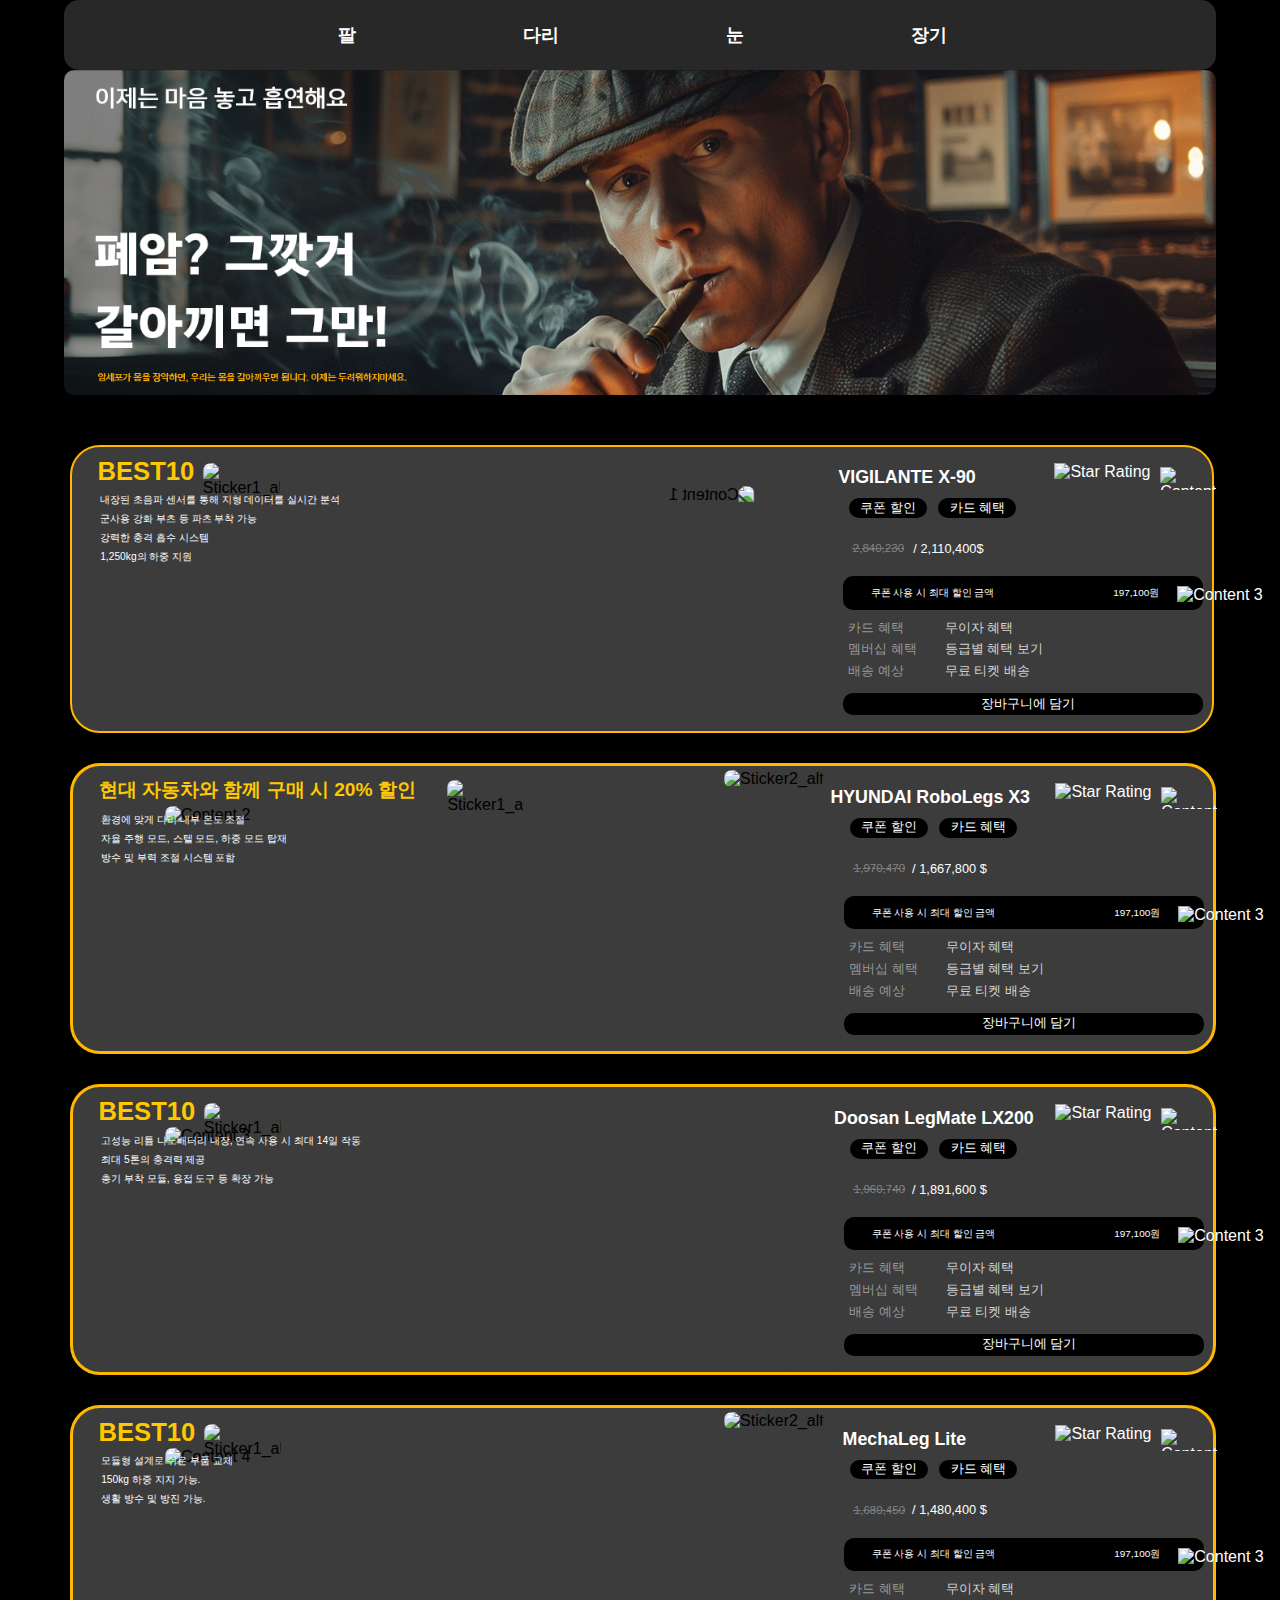
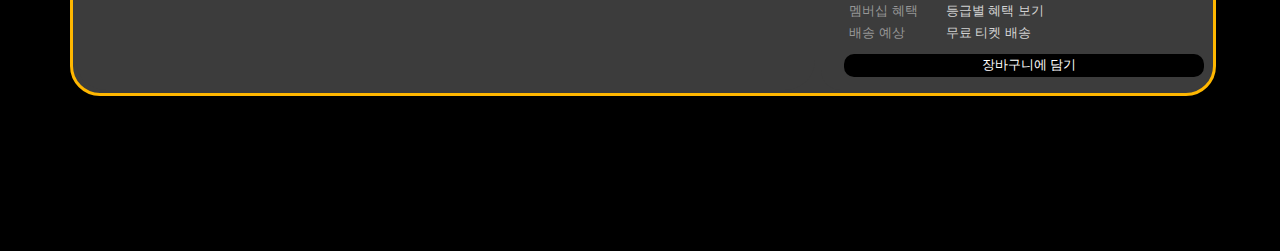
==== commit ae17a58b: "Add files via upload" ====
--- a/index2.html
+++ b/index2.html
@@ -5,7 +5,6 @@
     <meta name="viewport" content="width=device-width, initial-scale=1.0">
     <title>response web_DP1</title>
     <link rel="stylesheet" href="mystyle2.css">
-    <link href="https://fonts.googleapis.com/css2?family=Noto+Sans+KR:wght@400;700&display=swap" rel="stylesheet">
     <script type="text/javascript" src="myscript2.js" defer></script>
     <script src="myscript2.js" defer></script>
 </head>
@@ -22,17 +21,17 @@
     </div>
     <div class="Slider_Box">
         <div class="Inner_Slider_Box">
-            <img class="Slider_img_1" src="/image/adver/1.png" alt="Image 1">
-            <img class="Slider_img_2" src="/image/adver/2.png" alt="Image 2">
-            <img class="Slider_img_3" src="/image/adver/3.png" alt="Image 3">
+            <img class="Slider_img_1" src="image/adver/1.png" alt="Image 1">
+            <img class="Slider_img_2" src="image/adver/2.png" alt="Image 2">
+            <img class="Slider_img_3" src="image/adver/3.png" alt="Image 3">
         </div>
     </div>
     <div id="ContentsContainer">
         <div class="Content1">
             <div class="MainContents1">
-                <img src="/image/leg/Lockleg.png" alt="Content 1" class="mirrored-image">
+                <img src="image/leg/Lockleg.png" alt="Content 1" class="mirrored-image">
                 <div class="star5_2">
-                    <img class="star5_img" src="/image/star/별-14.png" alt="Star Rating">
+                    <img class="star5_img" src="image/star/별-14.png" alt="Star Rating">
                 </div>
                 <div class="MainContents1_Box1">
                     <p>BEST10</p>
@@ -53,7 +52,7 @@
                     <p>2,110,400 $</p>
                 </div>
                 <div class="sticker1">
-                    <img class="sticker1_img" src="/image/sticker/무료 로켓 배송.png" alt="Sticker1_alt">
+                    <img class="sticker1_img" src="image/sticker/무료 로켓 배송.png" alt="Sticker1_alt">
                 </div>
                 <div class="text-box-in-main">
                     <p class="text-item"></p>
@@ -70,7 +69,7 @@
                     <p class="text-item">VIGILANTE X-90</p>
                 </div>
                 <div class="ShareIcon">
-                    <img src="/image/icon/웹아이콘-19.png" alt="Content 3">
+                    <img src="image/icon/웹아이콘-19.png" alt="Content 3">
                 </div>
                 <div class="additional-text-box1">
                     <p class="text-item"></p>
@@ -85,7 +84,7 @@
                     <p class="text-item">무료 티켓 배송</p>
                 </div>                     
                 <div class="star5">
-                    <img class="star5_img" src="/image/star/별-14.png" alt="Star Rating">
+                    <img class="star5_img" src="image/star/별-14.png" alt="Star Rating">
                 </div>
                 <div class="content1_Box1">
                     <p>쿠폰 할인</p>
@@ -99,7 +98,7 @@
                         <span class="discount-value">197,100원</span>
                     </div>
                     <div class="DownIcon">
-                        <img src="/image/icon/웹아이콘-20.png" alt="Content 3">
+                        <img src="image/icon/웹아이콘-20.png" alt="Content 3">
                     </div>
                 </div>
                 <div class="content1_Box4">
@@ -117,9 +116,9 @@
 
         <div class="Content2">
             <div class="MainContents1">
-                <img src="/image/leg/Hyundaileg.png" alt="Content 2">
+                <img src="image/leg/Hyundaileg.png" alt="Content 2">
                 <div class="star4_2">
-                    <img class="star4_img" src="/image/star/별4.png" alt="Star Rating">
+                    <img class="star4_img" src="image/star/별4.png" alt="Star Rating">
                 </div>
                 <div class="MainContents1_Box1_HD">
                     <p>현대 자동차와 함께 구매 시 20% 할인</p>
@@ -140,13 +139,13 @@
                     <p>1,667,800 $</p>
                 </div>
                 <div class="sticker1_content2">
-                    <img class="sticker1_img" src="/image/sticker/무료 로켓 배송.png" alt="Sticker1_alt">
+                    <img class="sticker1_img" src="image/sticker/무료 로켓 배송.png" alt="Sticker1_alt">
                 </div>
                 <div class="sticker1_content2-2">
-                    <img class="sticker1_img" src="/image/sticker/무료 로켓 배송.png" alt="Sticker1_alt">
+                    <img class="sticker1_img" src="image/sticker/무료 로켓 배송.png" alt="Sticker1_alt">
                 </div>
                 <div class="sticker2">
-                    <img class="sticker2_img" src="/image/sticker/40.png" alt="Sticker2_alt">
+                    <img class="sticker2_img" src="image/sticker/40.png" alt="Sticker2_alt">
                 </div>
                 <div class="text-box-in-main">
                     <p class="text-item"></p>
@@ -161,7 +160,7 @@
                     <p class="text-item">HYUNDAI RoboLegs X3</p>
                 </div>
                 <div class="ShareIcon">
-                    <img src="/image/icon/웹아이콘-19.png" alt="Content 3">
+                    <img src="image/icon/웹아이콘-19.png" alt="Content 3">
                 </div>
                 <div class="additional-text-box1">
                     <p class="text-item"></p>
@@ -176,7 +175,7 @@
                     <p class="text-item">무료 티켓 배송</p>
                 </div>                     
                 <div class="star4">
-                    <img class="star4_img" src="/image/star/별4.png" alt="Star Rating">
+                    <img class="star4_img" src="image/star/별4.png" alt="Star Rating">
                 </div>
                 <div class="content1_Box1">
                     <p>쿠폰 할인</p>
@@ -190,7 +189,7 @@
                         <span class="discount-value">197,100원</span>
                     </div>
                     <div class="DownIcon">
-                        <img src="/image/icon/웹아이콘-20.png" alt="Content 3">
+                        <img src="image/icon/웹아이콘-20.png" alt="Content 3">
                     </div>
                 </div>
                 <div class="content1_Box4">
@@ -208,9 +207,9 @@
 
         <div class="Content3">
             <div class="MainContents1">
-                <img src="/image/leg/Doosanleg.png" alt="Content 3">
+                <img src="image/leg/Doosanleg.png" alt="Content 3">
                 <div class="star5_2">
-                    <img class="star5_img" src="/image/star/별-14.png" alt="Star Rating">
+                    <img class="star5_img" src="image/star/별-14.png" alt="Star Rating">
                 </div>
                 <div class="MainContents1_Box1">
                     <p>BEST10</p>
@@ -231,7 +230,7 @@
                     <p>1,891,600 $</p>
                 </div>
                 <div class="sticker1">
-                    <img class="sticker1_img" src="/image/sticker/무료 로켓 배송.png" alt="Sticker1_alt">
+                    <img class="sticker1_img" src="image/sticker/무료 로켓 배송.png" alt="Sticker1_alt">
                 </div>
                 <div class="text-box-in-main">
                     <p class="text-item"></p>
@@ -247,7 +246,7 @@
                     <p class="text-item">Doosan LegMate LX200</p>
                 </div>
                 <div class="ShareIcon">
-                    <img src="/image/icon/웹아이콘-19.png" alt="Content 3">
+                    <img src="image/icon/웹아이콘-19.png" alt="Content 3">
                 </div>
                 <div class="additional-text-box1">
                     <p class="text-item"></p>
@@ -262,7 +261,7 @@
                     <p class="text-item">무료 티켓 배송</p>
                 </div>                     
                 <div class="star5">
-                    <img class="star5_img" src="/image/star/별-14.png" alt="Star Rating">
+                    <img class="star5_img" src="image/star/별-14.png" alt="Star Rating">
                 </div>
                 <div class="content1_Box1">
                     <p>쿠폰 할인</p>
@@ -276,7 +275,7 @@
                         <span class="discount-value">197,100원</span>
                     </div>
                     <div class="DownIcon">
-                        <img src="/image/icon/웹아이콘-20.png" alt="Content 3">
+                        <img src="image/icon/웹아이콘-20.png" alt="Content 3">
                     </div>
                 </div>
                 <div class="content1_Box4">
@@ -294,9 +293,9 @@
         
         <div class="Content4">
             <div class="MainContents1">
-                <img src="/image/leg/xiomi_leg.png" alt="Content 4">
+                <img src="image/leg/xiomi_leg.png" alt="Content 4">
                 <div class="star4_2">
-                    <img class="star4_img" src="/image/star/별4.png" alt="Star Rating">
+                    <img class="star4_img" src="image/star/별4.png" alt="Star Rating">
                 </div>
                 <div class="MainContents1_Box1">
                     <p>BEST10</p>
@@ -317,13 +316,13 @@
                     <p>1,480,400 $</p>
                 </div>
                 <div class="sticker1_content2-3">
-                    <img class="sticker1_img" src="/image/sticker/무료 로켓 배송.png" alt="Sticker1_alt">
+                    <img class="sticker1_img" src="image/sticker/무료 로켓 배송.png" alt="Sticker1_alt">
                 </div>
                 <div class="sticker1_content2-2">
-                    <img class="sticker1_img" src="/image/sticker/무료 로켓 배송.png" alt="Sticker1_alt">
+                    <img class="sticker1_img" src="image/sticker/무료 로켓 배송.png" alt="Sticker1_alt">
                 </div>
                 <div class="sticker2">
-                    <img class="sticker2_img" src="/image/sticker/40.png" alt="Sticker2_alt">
+                    <img class="sticker2_img" src="image/sticker/40.png" alt="Sticker2_alt">
                 </div>
                 <div class="text-box-in-main">
                     <p class="text-item"></p>
@@ -338,7 +337,7 @@
                     <p class="text-item">MechaLeg Lite</p>
                 </div>
                 <div class="ShareIcon">
-                    <img src="/image/icon/웹아이콘-19.png" alt="Content 3">
+                    <img src="image/icon/웹아이콘-19.png" alt="Content 3">
                 </div>
                 <div class="additional-text-box1">
                     <p class="text-item"></p>
@@ -353,7 +352,7 @@
                     <p class="text-item">무료 티켓 배송</p>
                 </div>                     
                 <div class="star4">
-                    <img class="star4_img" src="/image/star/별4.png" alt="Star Rating">
+                    <img class="star4_img" src="image/star/별4.png" alt="Star Rating">
                 </div>
                 <div class="content1_Box1">
                     <p>쿠폰 할인</p>
@@ -367,7 +366,7 @@
                         <span class="discount-value">197,100원</span>
                     </div>
                     <div class="DownIcon">
-                        <img src="/image/icon/웹아이콘-20.png" alt="Content 3">
+                        <img src="image/icon/웹아이콘-20.png" alt="Content 3">
                     </div>
                 </div>
                 <div class="content1_Box4">
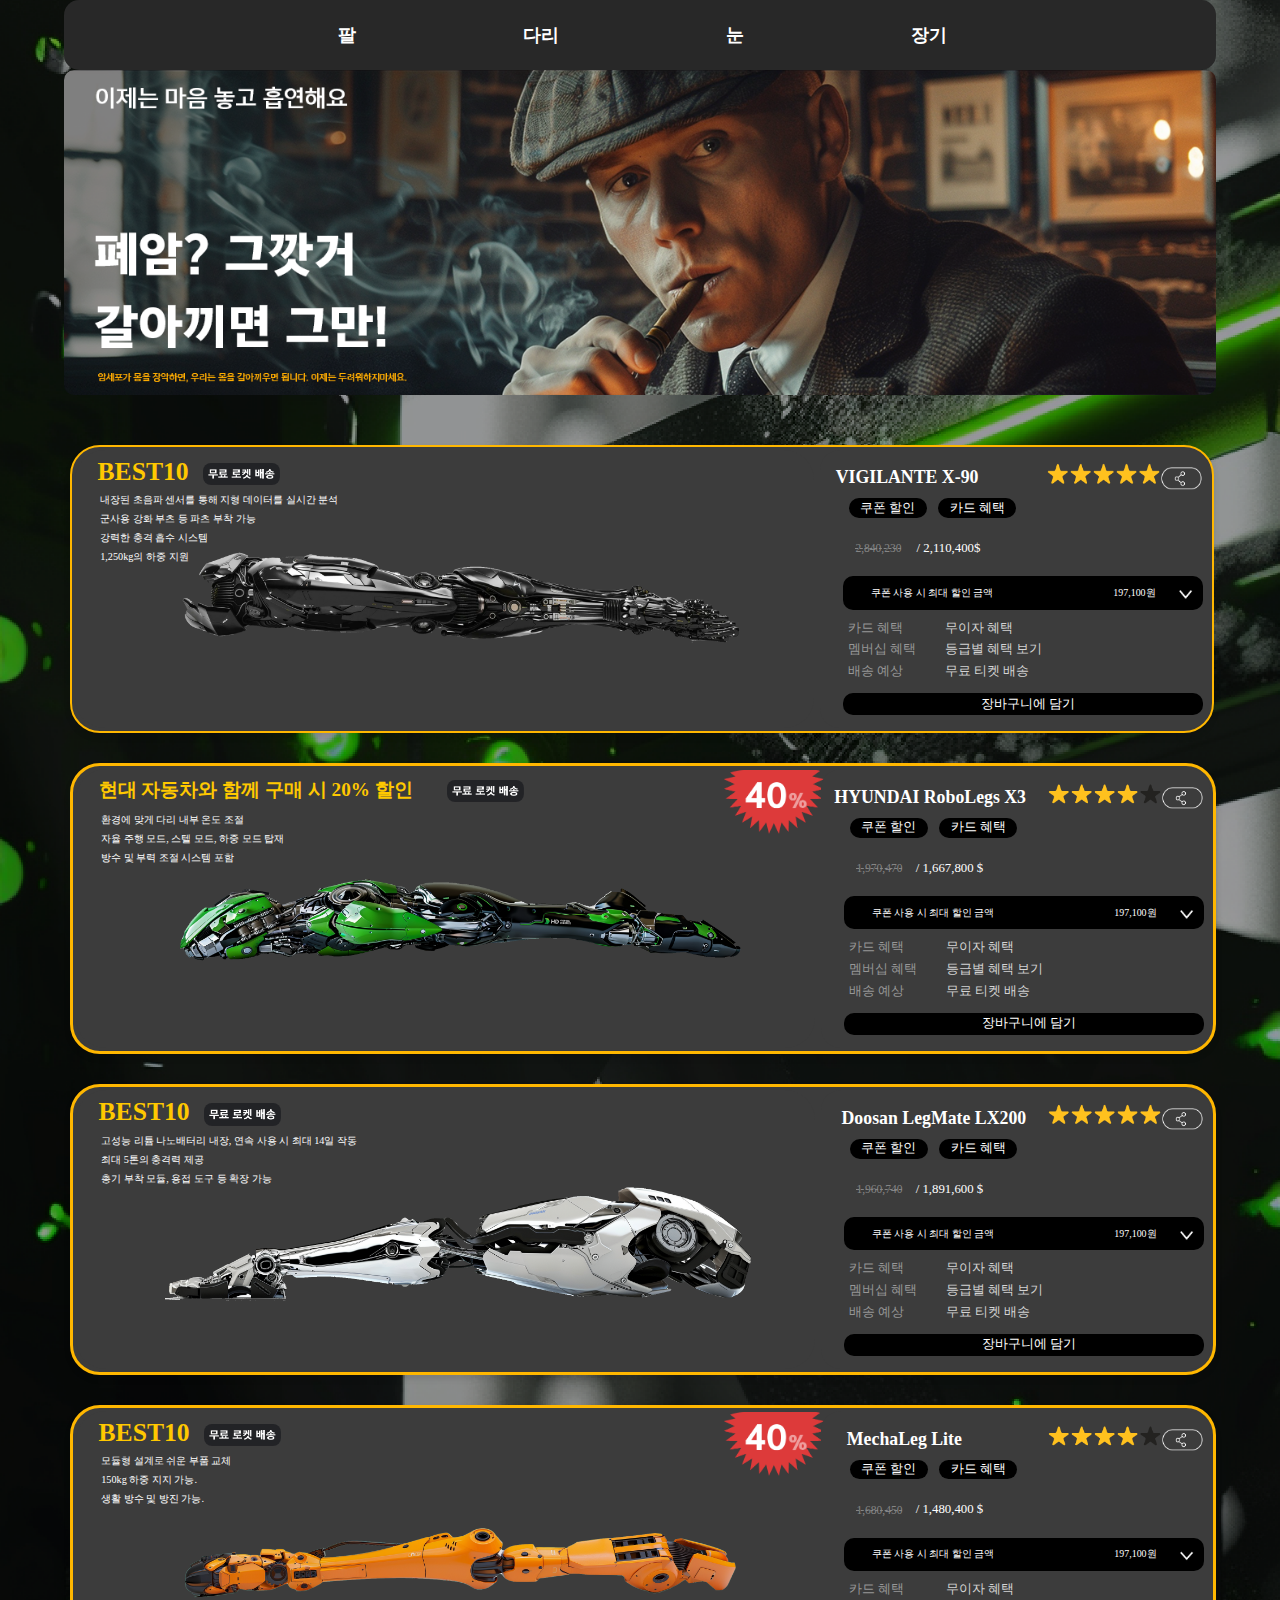
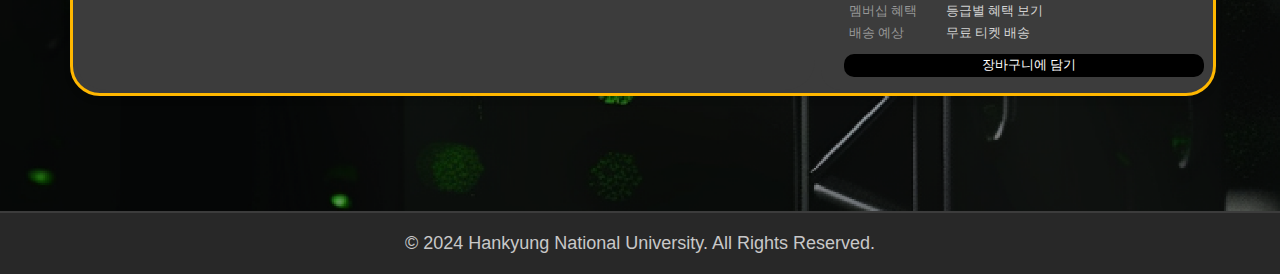
==== commit 1b75c6b0: "Add files via upload" ====
--- a/index2.html
+++ b/index2.html
@@ -382,5 +382,9 @@
         </div>
     </div>
 
+    <footer id="Footer">
+        <p class="footer-text">© 2024 Hankyung National University. All Rights Reserved.</p>
+    </footer>
+
 </body>
 </html>
--- a/mystyle2.css
+++ b/mystyle2.css
@@ -4,20 +4,38 @@
     margin: 0px;
     padding: 0px;
     user-select: none;
-    font-family: 'Noto Sans KR', sans-serif;
-}
-
+}
+
+/* Footer 영역 스타일 */
+#Footer {
+    position: relative; /* 페이지 내 위치 조정 */
+    width: 100%; /* 페이지 전체 너비 */
+    text-align: center; /* 텍스트 중앙 정렬 */
+    background-color: rgb(40, 40, 40); /* 배경색 */
+    padding: 20px 0; /* 상하 여백 */
+    margin-top: 9%; /* 콘텐츠와의 간격 */
+    border-top: 2px solid rgb(60, 60, 60); /* 상단 경계선 */
+    order: 4;
+}
+
+/* Footer 텍스트 스타일 */
+.footer-text {
+    font-size: clamp(12px, 1.5vw, 18px); /* 반응형 폰트 크기 */
+    color: rgb(200, 200, 200); /* 텍스트 색상 */
+    font-family: 'Noto Sans KR', sans-serif; /* 폰트 설정 */
+    margin: 0; /* 기본 여백 제거 */
+    text-align: center; /* 중앙 정렬 */
+}
 
 
 body{
     background-color: rgb(0, 0, 0);
     margin: 0px;
-    background-image: url('/image/background/BG-07-07.png'); /* 배경 이미지 경로 */
+    background-image: url('image/background/BG-07-07.png'); /* 배경 이미지 경로 */
     background-size: cover; /* 화면에 꽉 차게 비율 유지 */
     background-repeat: no-repeat; /* 이미지 반복 방지 */
     background-position: center center; /* 이미지 중앙 정렬 */
     background-attachment: fixed; /* 스크롤해도 이미지 고정 */
-    font-family: 'Noto Sans', sans-serif;
 }
 
 /*@@@@@@@@메뉴박스@@@@@@@@*/
